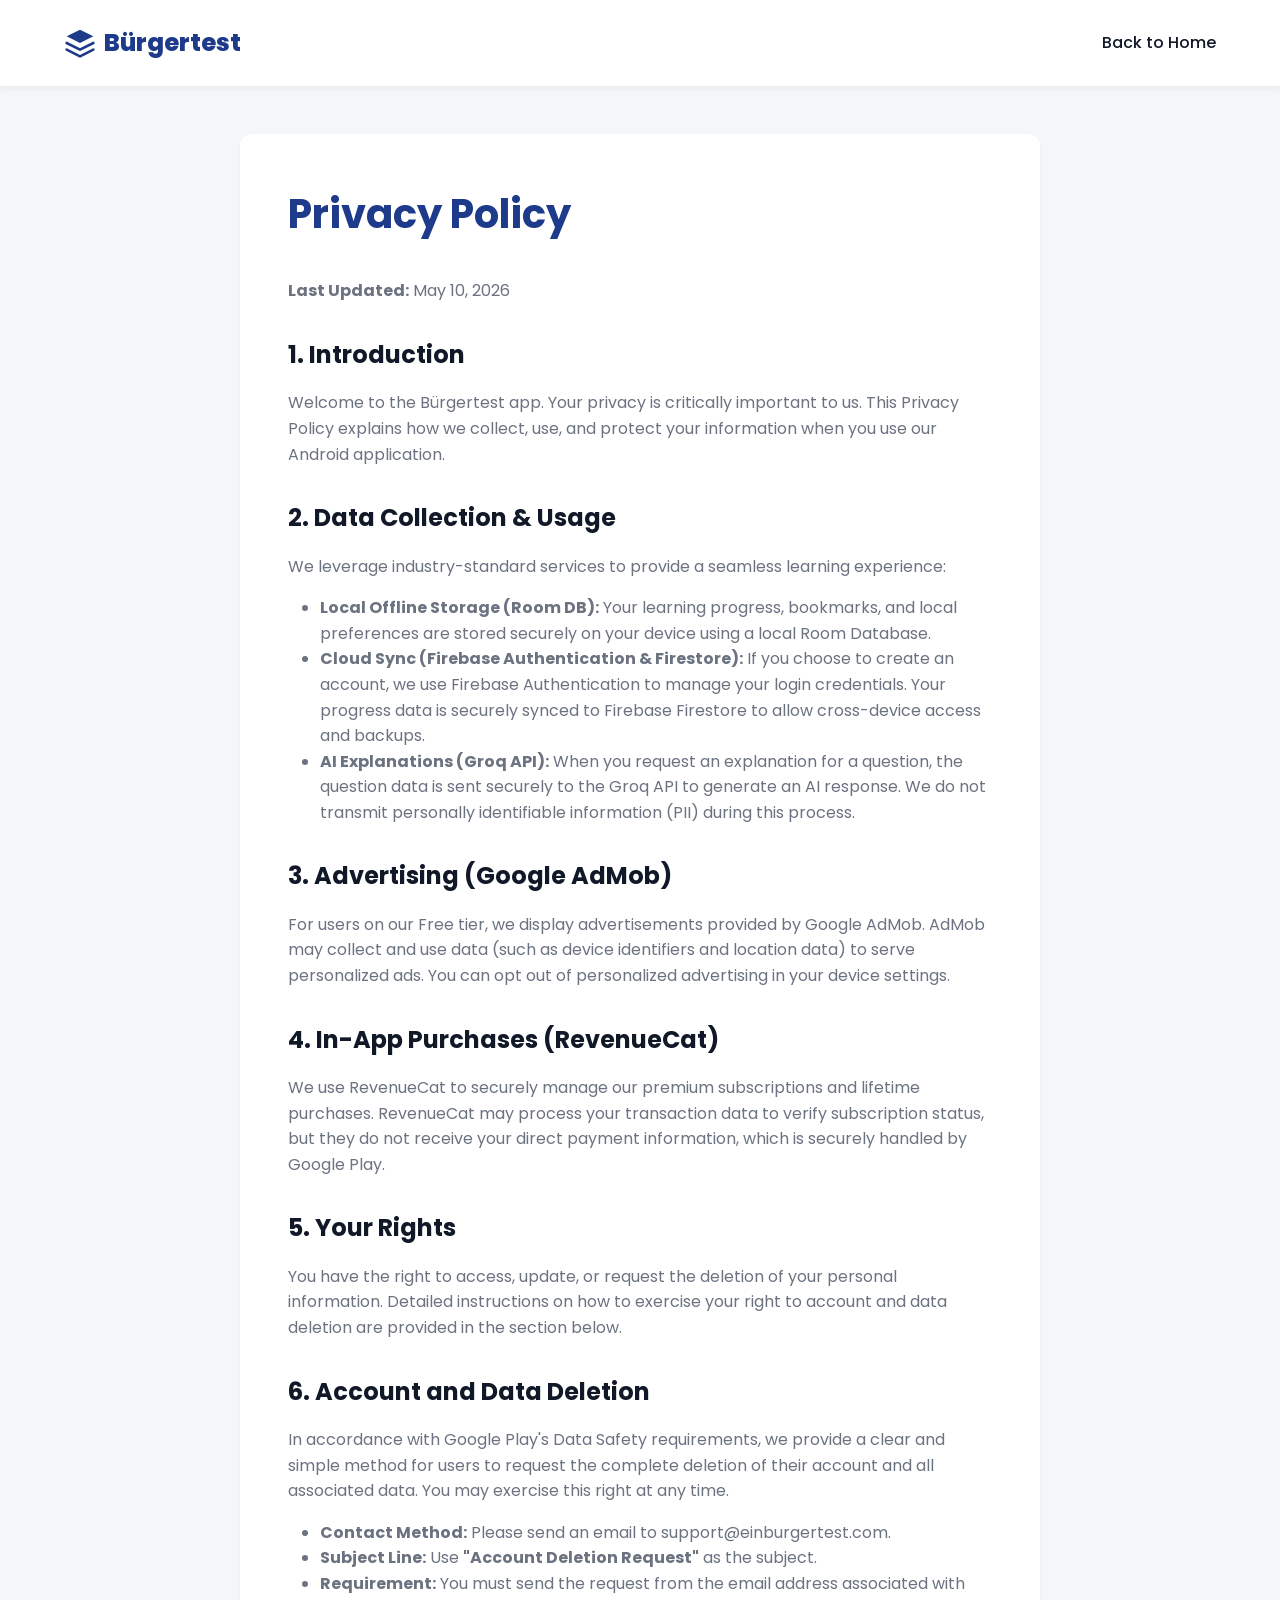
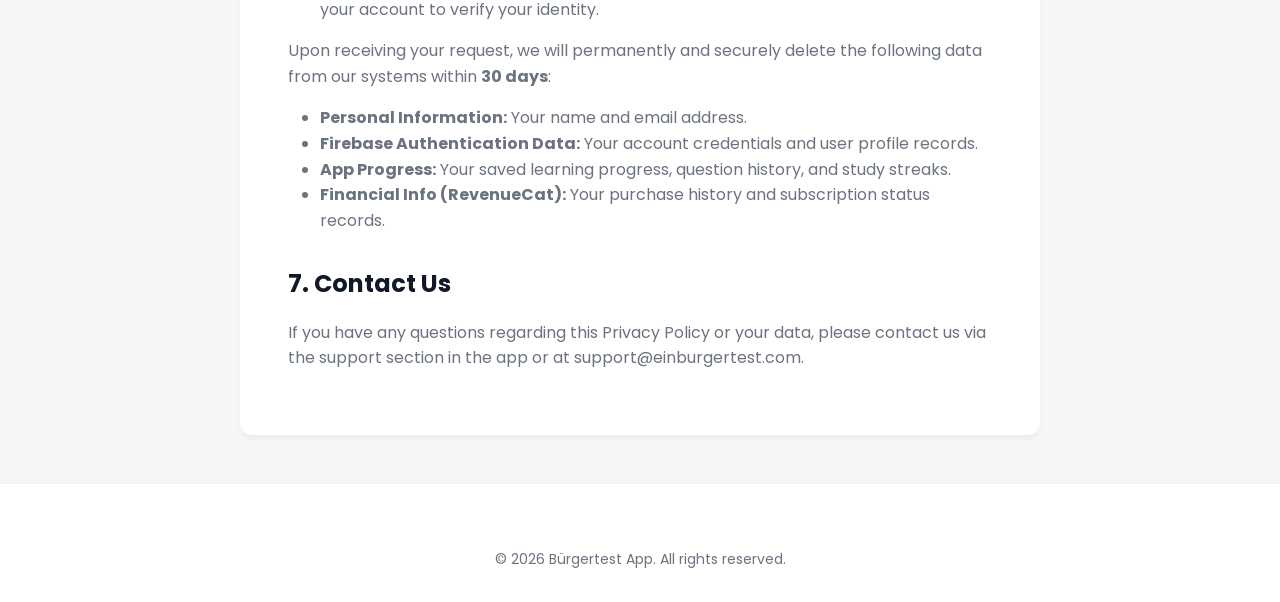
==== privacy-policy.html @ 2bc1733c "feat: initialize website project with responsive layout, landing page structure, and base CSS stylin" ====
<!DOCTYPE html>
<html lang="en">
<head>
    <meta charset="UTF-8">
    <meta name="viewport" content="width=device-width, initial-scale=1.0">
    <title>Privacy Policy - Bürgertest</title>
    <link rel="preconnect" href="https://fonts.googleapis.com">
    <link rel="preconnect" href="https://fonts.gstatic.com" crossorigin>
    <link href="https://fonts.googleapis.com/css2?family=Poppins:wght@400;500;600;700&display=swap" rel="stylesheet">
    <link rel="stylesheet" href="css/style.css">
</head>
<body>

    <header>
        <div class="container">
            <nav>
                <a href="index.html" class="logo">
                    <svg width="32" height="32" viewBox="0 0 24 24" fill="none" xmlns="http://www.w3.org/2000/svg">
                        <path d="M12 2L2 7L12 12L22 7L12 2Z" fill="currentColor"/>
                        <path d="M2 17L12 22L22 17" stroke="currentColor" stroke-width="2" stroke-linecap="round" stroke-linejoin="round"/>
                        <path d="M2 12L12 17L22 12" stroke="currentColor" stroke-width="2" stroke-linecap="round" stroke-linejoin="round"/>
                    </svg>
                    Bürgertest
                </a>
                <div class="nav-links">
                    <a href="index.html">Back to Home</a>
                </div>
            </nav>
        </div>
    </header>

    <main class="container">
        <div class="legal-content">
            <h1>Privacy Policy</h1>
            <p><strong>Last Updated:</strong> May 10, 2026</p>

            <h2>1. Introduction</h2>
            <p>Welcome to the Bürgertest app. Your privacy is critically important to us. This Privacy Policy explains how we collect, use, and protect your information when you use our Android application.</p>

            <h2>2. Data Collection &amp; Usage</h2>
            <p>We leverage industry-standard services to provide a seamless learning experience:</p>
            <ul>
                <li><strong>Local Offline Storage (Room DB):</strong> Your learning progress, bookmarks, and local preferences are stored securely on your device using a local Room Database.</li>
                <li><strong>Cloud Sync (Firebase Authentication &amp; Firestore):</strong> If you choose to create an account, we use Firebase Authentication to manage your login credentials. Your progress data is securely synced to Firebase Firestore to allow cross-device access and backups.</li>
                <li><strong>AI Explanations (Groq API):</strong> When you request an explanation for a question, the question data is sent securely to the Groq API to generate an AI response. We do not transmit personally identifiable information (PII) during this process.</li>
            </ul>

            <h2>3. Advertising (Google AdMob)</h2>
            <p>For users on our Free tier, we display advertisements provided by Google AdMob. AdMob may collect and use data (such as device identifiers and location data) to serve personalized ads. You can opt out of personalized advertising in your device settings.</p>

            <h2>4. In-App Purchases (RevenueCat)</h2>
            <p>We use RevenueCat to securely manage our premium subscriptions and lifetime purchases. RevenueCat may process your transaction data to verify subscription status, but they do not receive your direct payment information, which is securely handled by Google Play.</p>

            <h2>5. Your Rights</h2>
            <p>You have the right to access, update, or request the deletion of your personal information. Detailed instructions on how to exercise your right to account and data deletion are provided in the section below.</p>

            <h2>6. Account and Data Deletion</h2>
            <p>In accordance with Google Play's Data Safety requirements, we provide a clear and simple method for users to request the complete deletion of their account and all associated data. You may exercise this right at any time.</p>
            <ul>
                <li><strong>Contact Method:</strong> Please send an email to <a href="mailto:support@einburgertest.com">support@einburgertest.com</a>.</li>
                <li><strong>Subject Line:</strong> Use <strong>"Account Deletion Request"</strong> as the subject.</li>
                <li><strong>Requirement:</strong> You must send the request from the email address associated with your account to verify your identity.</li>
            </ul>
            <p>Upon receiving your request, we will permanently and securely delete the following data from our systems within <strong>30 days</strong>:</p>
            <ul>
                <li><strong>Personal Information:</strong> Your name and email address.</li>
                <li><strong>Firebase Authentication Data:</strong> Your account credentials and user profile records.</li>
                <li><strong>App Progress:</strong> Your saved learning progress, question history, and study streaks.</li>
                <li><strong>Financial Info (RevenueCat):</strong> Your purchase history and subscription status records.</li>
            </ul>

            <h2>7. Contact Us</h2>
            <p>If you have any questions regarding this Privacy Policy or your data, please contact us via the support section in the app or at <a href="mailto:support@einburgertest.com">support@einburgertest.com</a>.</p>
        </div>
    </main>

    <footer>
        <div class="container">
            <div class="footer-bottom" style="border-top: none; padding-top: 0;">
                &copy; 2026 Bürgertest App. All rights reserved.
            </div>
        </div>
    </footer>

</body>
</html>
---- css/style.css ----
:root {
  --primary-start: #1E3A8A; /* Deep Navy Blue */
  --primary-end: #3B82F6;   /* Lighter Blue */
  --streak-flame: #FFCE00;  /* German Gold */
  --red-accent: #E3000F;    /* German Red */
  --bg-light: #F4F6F8;
  --surface-light: #FFFFFF;
  --text-primary: #111827;  /* Slate 900 */
  --text-secondary: #6B7280; /* Slate 500 */
  --answer-correct: #10B981; /* Emerald 500 */
  --answer-wrong: #EF4444;   /* Red 500 */

  --font-family: 'Poppins', sans-serif;
  --radius-md: 12px;
  --radius-lg: 24px;
  --transition: all 0.3s ease;
}

* {
  margin: 0;
  padding: 0;
  box-sizing: border-box;
}

body {
  font-family: var(--font-family);
  background-color: var(--bg-light);
  color: var(--text-primary);
  line-height: 1.6;
  -webkit-font-smoothing: antialiased;
}

a {
  text-decoration: none;
  color: inherit;
}

img {
  max-width: 100%;
  display: block;
}

.container {
  width: 90%;
  max-width: 1200px;
  margin: 0 auto;
}

/* Header & Nav */
header {
  background-color: var(--surface-light);
  box-shadow: 0 4px 6px -1px rgba(0, 0, 0, 0.05);
  position: sticky;
  top: 0;
  z-index: 100;
}

nav {
  display: flex;
  justify-content: space-between;
  align-items: center;
  padding: 1.5rem 0;
}

.logo {
  font-size: 1.5rem;
  font-weight: 800;
  color: var(--primary-start);
  display: flex;
  align-items: center;
  gap: 0.5rem;
}

.nav-links {
  display: flex;
  gap: 2rem;
  align-items: center;
}

.nav-links a {
  font-weight: 500;
  transition: var(--transition);
}

.nav-links a:hover {
  color: var(--primary-end);
}

.btn {
  background: linear-gradient(135deg, var(--primary-start), var(--primary-end));
  color: white;
  padding: 0.75rem 1.5rem;
  border-radius: var(--radius-md);
  font-weight: 600;
  border: none;
  cursor: pointer;
  transition: var(--transition);
  display: inline-block;
  text-align: center;
}

.btn:hover {
  transform: translateY(-2px);
  box-shadow: 0 10px 15px -3px rgba(59, 130, 246, 0.4);
  color: white;
}

/* Hero Section */
.hero {
  padding: 6rem 0;
  text-align: center;
  background: linear-gradient(135deg, rgba(30,58,138,0.05), rgba(59,130,246,0.1));
}

.hero h1 {
  font-size: 3rem;
  font-weight: 800;
  margin-bottom: 1.5rem;
  color: var(--primary-start);
  line-height: 1.2;
}

.hero p {
  font-size: 1.25rem;
  color: var(--text-secondary);
  margin-bottom: 2.5rem;
  max-width: 600px;
  margin-left: auto;
  margin-right: auto;
}

.badges {
  display: flex;
  justify-content: center;
  gap: 1rem;
}

.play-badge {
  background-color: var(--text-primary);
  color: white;
  padding: 0.75rem 1.5rem;
  border-radius: 8px;
  font-weight: 600;
  display: flex;
  align-items: center;
  gap: 0.75rem;
  transition: var(--transition);
}

.play-badge:hover {
  background-color: #000;
  transform: scale(1.05);
}

/* Features Section */
.features {
  padding: 6rem 0;
  background-color: var(--surface-light);
}

.section-title {
  text-align: center;
  font-size: 2.5rem;
  font-weight: 800;
  margin-bottom: 3rem;
  color: var(--primary-start);
}

.grid {
  display: grid;
  grid-template-columns: repeat(auto-fit, minmax(300px, 1fr));
  gap: 2rem;
}

.feature-card {
  background: var(--bg-light);
  padding: 2rem;
  border-radius: var(--radius-lg);
  transition: var(--transition);
  border-bottom: 4px solid transparent;
}

.feature-card:hover {
  transform: translateY(-5px);
  box-shadow: 0 20px 25px -5px rgba(0, 0, 0, 0.1);
  border-bottom-color: var(--primary-start);
}

.feature-icon {
  width: 48px;
  height: 48px;
  border-radius: 50%;
  background-color: rgba(59,130,246,0.1);
  display: flex;
  align-items: center;
  justify-content: center;
  margin-bottom: 1.5rem;
  color: var(--primary-start);
}

.feature-card h3 {
  font-size: 1.25rem;
  margin-bottom: 1rem;
  font-weight: 700;
}

.feature-card p {
  color: var(--text-secondary);
}

/* Pricing Section */
.pricing {
  padding: 6rem 0;
}

.pricing-cards {
  display: flex;
  justify-content: center;
  gap: 2rem;
  flex-wrap: wrap;
}

.price-card {
  background: var(--surface-light);
  padding: 3rem 2rem;
  border-radius: var(--radius-lg);
  width: 100%;
  max-width: 380px;
  text-align: center;
  box-shadow: 0 10px 15px -3px rgba(0, 0, 0, 0.05);
  position: relative;
  overflow: hidden;
}

.price-card.premium {
  border: 2px solid var(--primary-start);
  transform: scale(1.05);
}

.price-card.premium .popular-tag {
  position: absolute;
  top: 1rem;
  right: -2rem;
  background: var(--streak-flame);
  color: var(--text-primary);
  font-weight: 700;
  padding: 0.25rem 3rem;
  transform: rotate(45deg);
  font-size: 0.875rem;
}

.plan-name {
  font-size: 1.5rem;
  font-weight: 700;
  margin-bottom: 1rem;
}

.price {
  font-size: 3rem;
  font-weight: 800;
  color: var(--primary-start);
  margin-bottom: 2rem;
}

.price span {
  font-size: 1rem;
  color: var(--text-secondary);
  font-weight: 500;
}

.features-list {
  list-style: none;
  text-align: left;
  margin-bottom: 2.5rem;
}

.features-list li {
  margin-bottom: 1rem;
  display: flex;
  align-items: center;
  gap: 0.75rem;
  color: var(--text-secondary);
}

.features-list li svg {
  color: var(--answer-correct);
  flex-shrink: 0;
}

.features-list li.missing svg {
  color: var(--answer-wrong);
}

/* Footer */
footer {
  background-color: var(--surface-light);
  padding: 4rem 0 2rem;
  border-top: 1px solid rgba(0,0,0,0.05);
}

.footer-content {
  display: flex;
  justify-content: space-between;
  flex-wrap: wrap;
  gap: 2rem;
  margin-bottom: 3rem;
}

.footer-brand h2 {
  color: var(--primary-start);
  margin-bottom: 1rem;
}

.footer-brand p {
  color: var(--text-secondary);
  max-width: 300px;
}

.footer-links {
  display: flex;
  gap: 4rem;
}

.link-group h4 {
  font-weight: 700;
  margin-bottom: 1.5rem;
}

.link-group ul {
  list-style: none;
}

.link-group ul li {
  margin-bottom: 0.75rem;
}

.link-group ul a {
  color: var(--text-secondary);
  transition: var(--transition);
}

.link-group ul a:hover {
  color: var(--primary-start);
}

.footer-bottom {
  text-align: center;
  padding-top: 2rem;
  border-top: 1px solid rgba(0,0,0,0.05);
  color: var(--text-secondary);
  font-size: 0.875rem;
}

/* Legal Pages */
.legal-content {
  padding: 4rem 0;
  background-color: var(--surface-light);
  border-radius: var(--radius-md);
  margin: 3rem auto;
  max-width: 800px;
  padding: 3rem;
  box-shadow: 0 4px 6px -1px rgba(0,0,0,0.05);
}

.legal-content h1 {
  color: var(--primary-start);
  margin-bottom: 2rem;
  font-size: 2.5rem;
}

.legal-content h2 {
  margin-top: 2rem;
  margin-bottom: 1rem;
  color: var(--text-primary);
}

.legal-content p {
  margin-bottom: 1rem;
  color: var(--text-secondary);
}

.legal-content ul {
  margin-left: 2rem;
  margin-bottom: 1rem;
  color: var(--text-secondary);
}

/* Mobile Nav */
.menu-toggle {
  display: none;
  background: none;
  border: none;
  cursor: pointer;
  color: var(--primary-start);
}

@media (max-width: 768px) {
  .nav-links {
    display: none;
    position: absolute;
    top: 100%;
    left: 0;
    right: 0;
    background: var(--surface-light);
    flex-direction: column;
    padding: 2rem;
    box-shadow: 0 10px 15px -3px rgba(0,0,0,0.05);
  }

  .nav-links.active {
    display: flex;
  }

  .menu-toggle {
    display: block;
  }

  .hero h1 {
    font-size: 2.25rem;
  }

  .footer-links {
    flex-direction: column;
    gap: 2rem;
  }

  .price-card.premium {
    transform: none;
  }
}
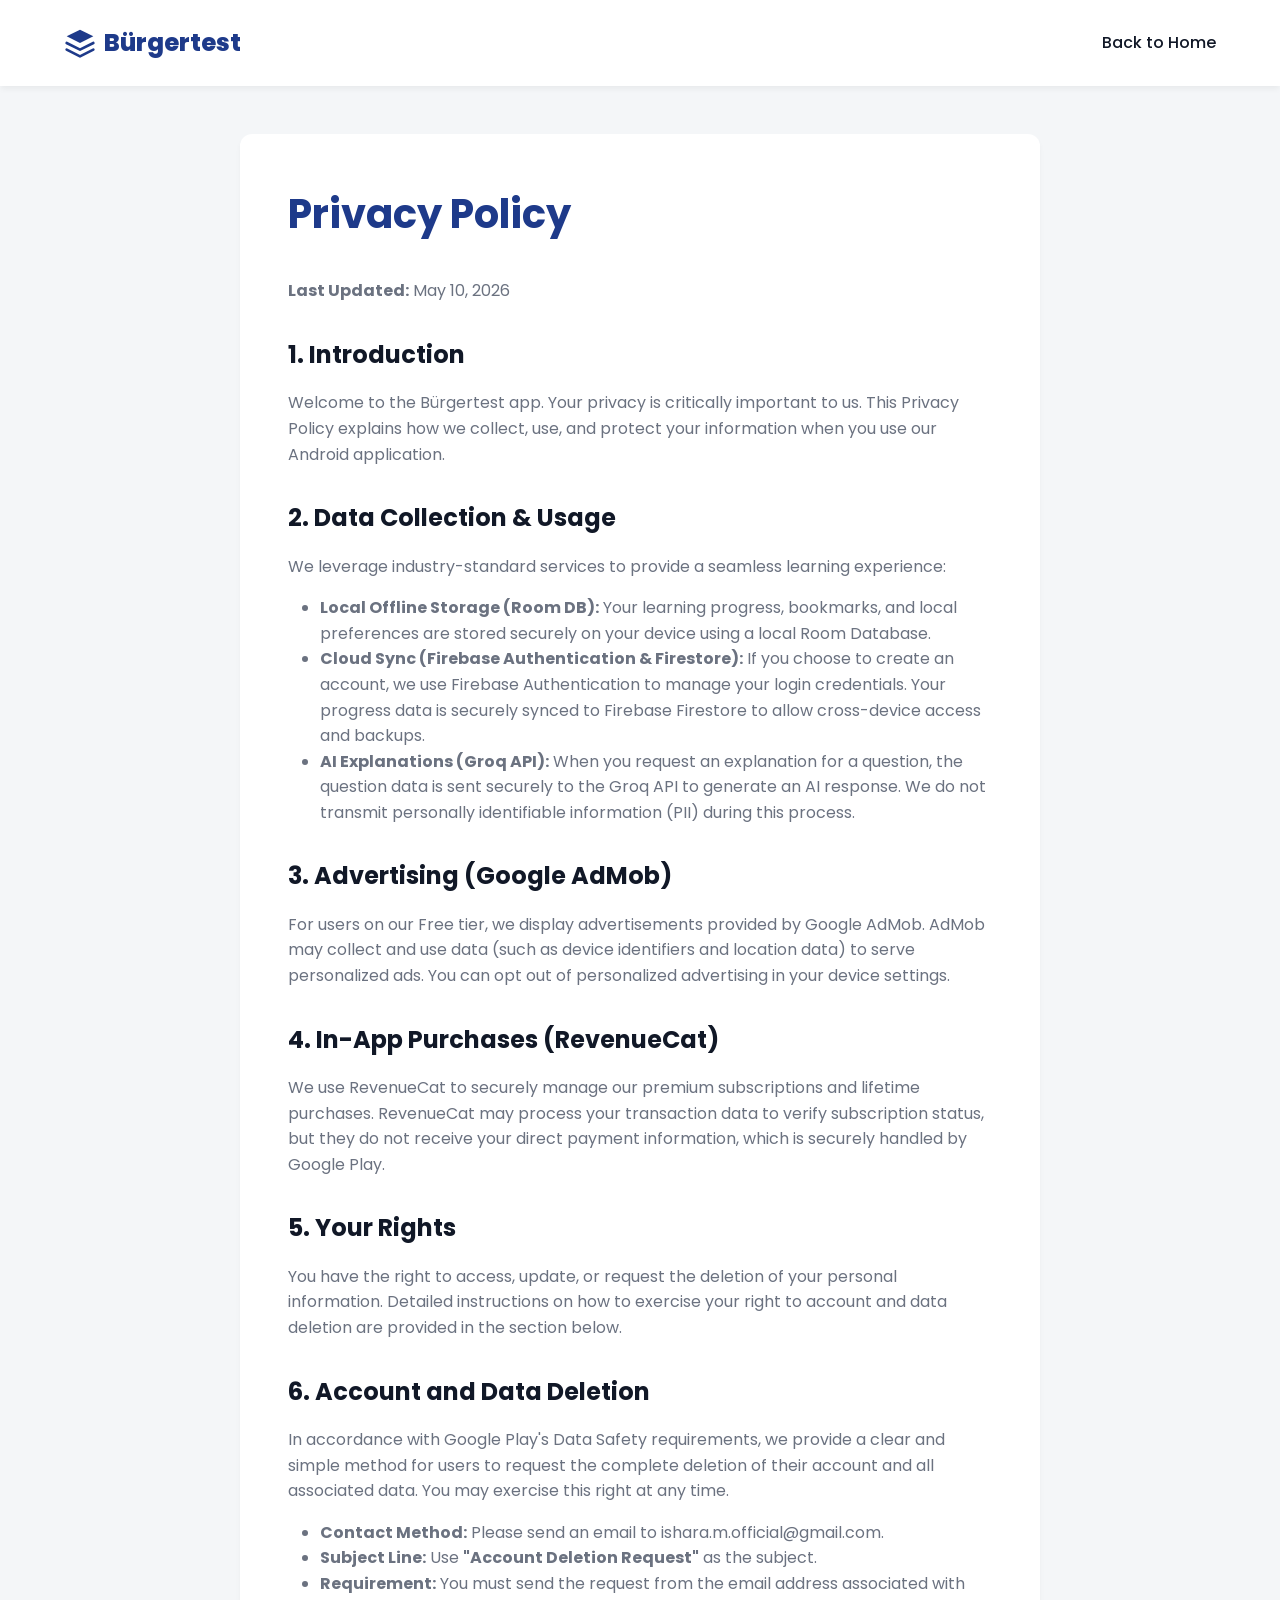
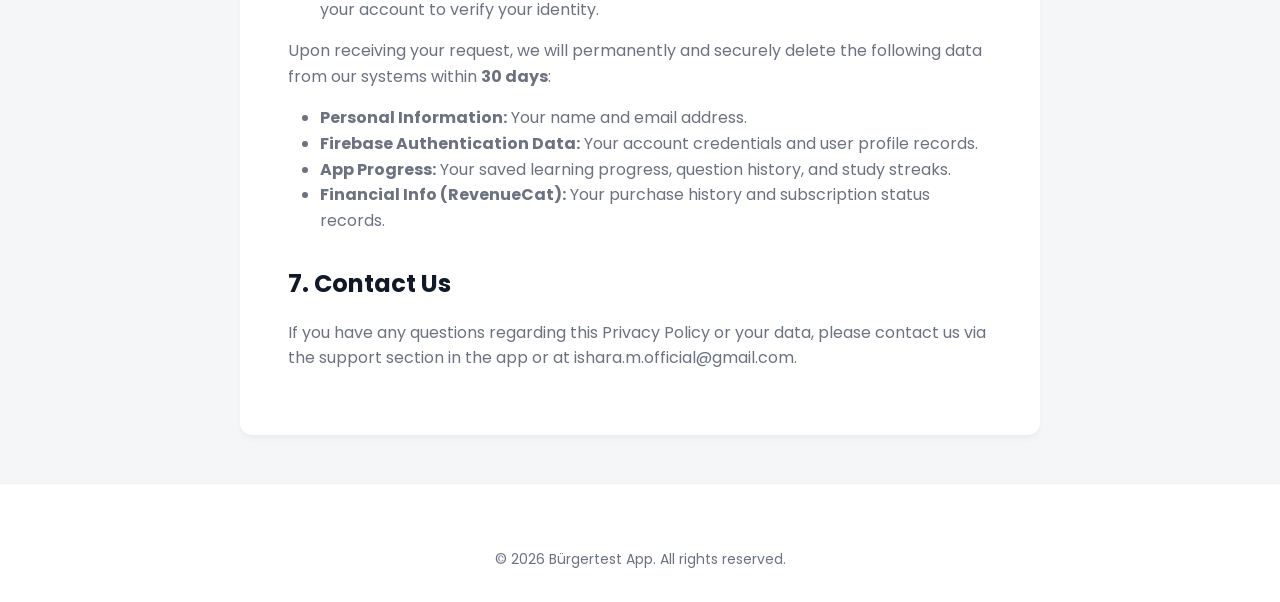
==== commit 16cd9195: "chore: update support email address in privacy policy and contact link" ====
--- a/privacy-policy.html
+++ b/privacy-policy.html
@@ -57,7 +57,7 @@
             <h2>6. Account and Data Deletion</h2>
             <p>In accordance with Google Play's Data Safety requirements, we provide a clear and simple method for users to request the complete deletion of their account and all associated data. You may exercise this right at any time.</p>
             <ul>
-                <li><strong>Contact Method:</strong> Please send an email to <a href="mailto:support@einburgertest.com">support@einburgertest.com</a>.</li>
+                <li><strong>Contact Method:</strong> Please send an email to <a href="mailto:ishara.m.official@gmail.com">ishara.m.official@gmail.com</a>.</li>
                 <li><strong>Subject Line:</strong> Use <strong>"Account Deletion Request"</strong> as the subject.</li>
                 <li><strong>Requirement:</strong> You must send the request from the email address associated with your account to verify your identity.</li>
             </ul>
@@ -70,7 +70,7 @@
             </ul>
 
             <h2>7. Contact Us</h2>
-            <p>If you have any questions regarding this Privacy Policy or your data, please contact us via the support section in the app or at <a href="mailto:support@einburgertest.com">support@einburgertest.com</a>.</p>
+            <p>If you have any questions regarding this Privacy Policy or your data, please contact us via the support section in the app or at <a href="mailto:ishara.m.official@gmail.com">ishara.m.official@gmail.com</a>.</p>
         </div>
     </main>
 
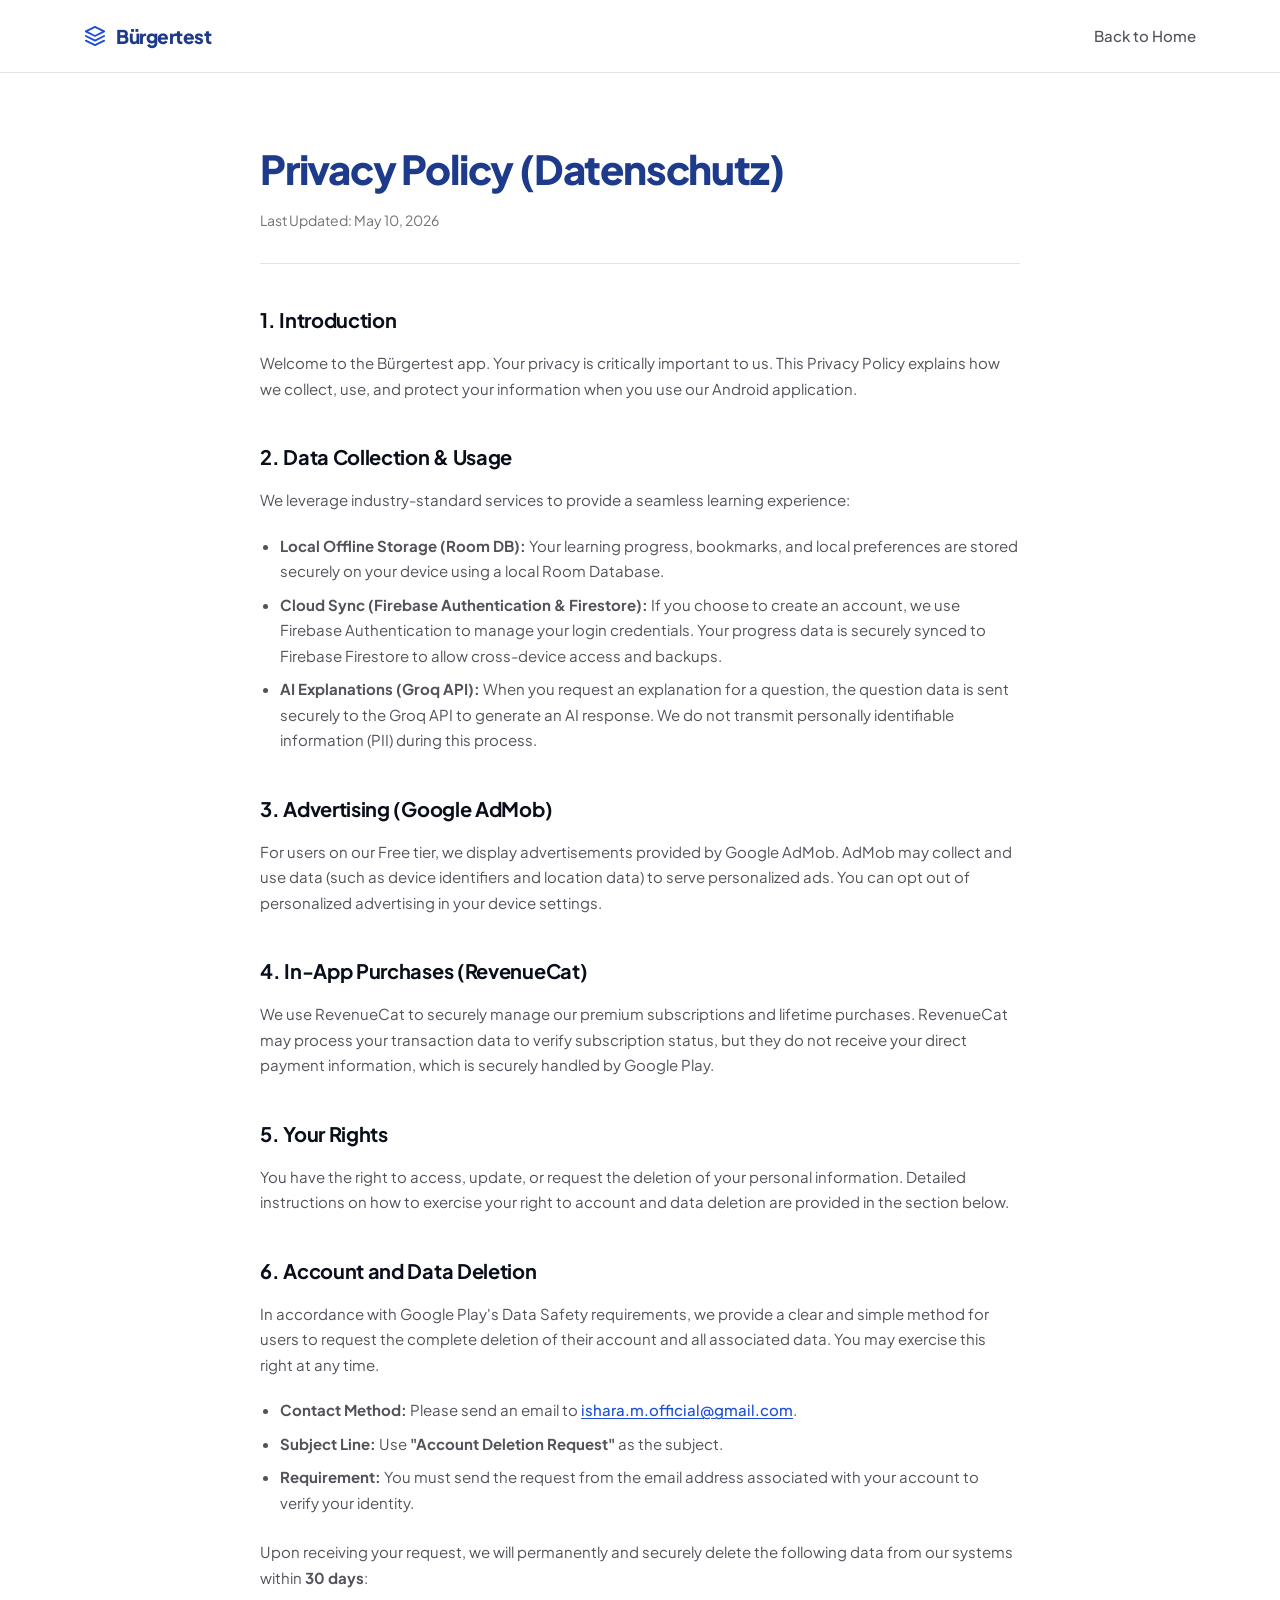
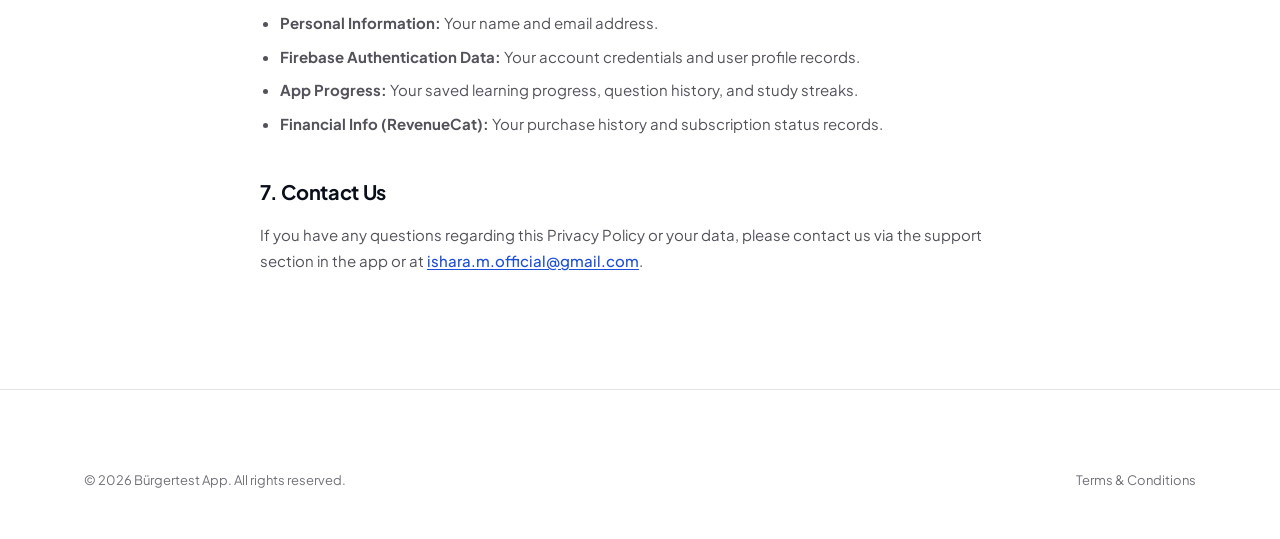
==== commit d33d5033: "feat: enhance SEO with structured schema data, sitemaps, robots.txt, and optimized site assets" ====
--- a/privacy-policy.html
+++ b/privacy-policy.html
@@ -1,25 +1,61 @@
 <!DOCTYPE html>
-<html lang="en">
+<html lang="de" prefix="og: https://ogp.me/ns#">
 <head>
     <meta charset="UTF-8">
     <meta name="viewport" content="width=device-width, initial-scale=1.0">
-    <title>Privacy Policy - Bürgertest</title>
+    <title>Datenschutzerklärung (Privacy Policy) - Bürgertest App</title>
+    <meta name="description" content="Datenschutzerklärung für die Bürgertest Android App. Erfahren Sie, wie wir Ihre Daten schützen, Google Play Richtlinien einhalten und Datenlöschung handhaben.">
+    <meta name="robots" content="index, follow">
+    <meta name="theme-color" content="#1d4ed8">
+    <link rel="canonical" href="https://burgertest.app/privacy-policy.html">
+    
+    <!-- Open Graph Tags -->
+    <meta property="og:type" content="article">
+    <meta property="og:url" content="https://burgertest.app/privacy-policy.html">
+    <meta property="og:title" content="Datenschutzerklärung - Bürgertest">
+    <meta property="og:description" content="Informationen zum Datenschutz und zur Datensicherheit der Bürgertest Android App.">
+    <meta property="og:site_name" content="Bürgertest">
+    <meta property="og:locale" content="de_DE">
+
+    <!-- Fonts & CSS -->
     <link rel="preconnect" href="https://fonts.googleapis.com">
     <link rel="preconnect" href="https://fonts.gstatic.com" crossorigin>
-    <link href="https://fonts.googleapis.com/css2?family=Poppins:wght@400;500;600;700&display=swap" rel="stylesheet">
+    <link href="https://fonts.googleapis.com/css2?family=Plus+Jakarta+Sans:wght@400;500;600;700;800&display=swap" rel="stylesheet">
     <link rel="stylesheet" href="css/style.css">
+
+    <!-- Structured Data (Schema.org JSON-LD): BreadcrumbList -->
+    <script type="application/ld+json">
+    {
+      "@context": "https://schema.org",
+      "@type": "BreadcrumbList",
+      "itemListElement": [
+        {
+          "@type": "ListItem",
+          "position": 1,
+          "name": "Home",
+          "item": "https://burgertest.app/"
+        },
+        {
+          "@type": "ListItem",
+          "position": 2,
+          "name": "Privacy Policy",
+          "item": "https://burgertest.app/privacy-policy.html"
+        }
+      ]
+    }
+    </script>
 </head>
 <body>
 
-    <header>
+    <header role="banner">
         <div class="container">
-            <nav>
-                <a href="index.html" class="logo">
-                    <svg width="32" height="32" viewBox="0 0 24 24" fill="none" xmlns="http://www.w3.org/2000/svg">
-                        <path d="M12 2L2 7L12 12L22 7L12 2Z" fill="currentColor"/>
-                        <path d="M2 17L12 22L22 17" stroke="currentColor" stroke-width="2" stroke-linecap="round" stroke-linejoin="round"/>
-                        <path d="M2 12L12 17L22 12" stroke="currentColor" stroke-width="2" stroke-linecap="round" stroke-linejoin="round"/>
-                    </svg>
+            <nav role="navigation" aria-label="Hauptnavigation">
+                <a href="index.html" class="logo" aria-label="Bürgertest Startseite">
+                    <span class="logo-icon" aria-hidden="true">
+                        <svg width="22" height="22" viewBox="0 0 24 24" fill="none" stroke="currentColor" stroke-width="2" stroke-linecap="round" stroke-linejoin="round">
+                            <path d="M12 2L2 7l10 5 10-5-10-5zM2 17l10 5 10-5M2 12l10 5 10-5"/>
+                        </svg>
+                    </span>
                     Bürgertest
                 </a>
                 <div class="nav-links">
@@ -29,55 +65,60 @@
         </div>
     </header>
 
-    <main class="container">
-        <div class="legal-content">
-            <h1>Privacy Policy</h1>
-            <p><strong>Last Updated:</strong> May 10, 2026</p>
+    <main class="container" role="main">
+        <article class="legal-wrapper">
+            <header class="legal-header">
+                <h1>Privacy Policy (Datenschutz)</h1>
+                <p>Last Updated: May 10, 2026</p>
+            </header>
 
-            <h2>1. Introduction</h2>
-            <p>Welcome to the Bürgertest app. Your privacy is critically important to us. This Privacy Policy explains how we collect, use, and protect your information when you use our Android application.</p>
+            <div class="legal-body">
+                <h2>1. Introduction</h2>
+                <p>Welcome to the Bürgertest app. Your privacy is critically important to us. This Privacy Policy explains how we collect, use, and protect your information when you use our Android application.</p>
 
-            <h2>2. Data Collection &amp; Usage</h2>
-            <p>We leverage industry-standard services to provide a seamless learning experience:</p>
-            <ul>
-                <li><strong>Local Offline Storage (Room DB):</strong> Your learning progress, bookmarks, and local preferences are stored securely on your device using a local Room Database.</li>
-                <li><strong>Cloud Sync (Firebase Authentication &amp; Firestore):</strong> If you choose to create an account, we use Firebase Authentication to manage your login credentials. Your progress data is securely synced to Firebase Firestore to allow cross-device access and backups.</li>
-                <li><strong>AI Explanations (Groq API):</strong> When you request an explanation for a question, the question data is sent securely to the Groq API to generate an AI response. We do not transmit personally identifiable information (PII) during this process.</li>
-            </ul>
+                <h2>2. Data Collection &amp; Usage</h2>
+                <p>We leverage industry-standard services to provide a seamless learning experience:</p>
+                <ul>
+                    <li><strong>Local Offline Storage (Room DB):</strong> Your learning progress, bookmarks, and local preferences are stored securely on your device using a local Room Database.</li>
+                    <li><strong>Cloud Sync (Firebase Authentication &amp; Firestore):</strong> If you choose to create an account, we use Firebase Authentication to manage your login credentials. Your progress data is securely synced to Firebase Firestore to allow cross-device access and backups.</li>
+                    <li><strong>AI Explanations (Groq API):</strong> When you request an explanation for a question, the question data is sent securely to the Groq API to generate an AI response. We do not transmit personally identifiable information (PII) during this process.</li>
+                </ul>
 
-            <h2>3. Advertising (Google AdMob)</h2>
-            <p>For users on our Free tier, we display advertisements provided by Google AdMob. AdMob may collect and use data (such as device identifiers and location data) to serve personalized ads. You can opt out of personalized advertising in your device settings.</p>
+                <h2>3. Advertising (Google AdMob)</h2>
+                <p>For users on our Free tier, we display advertisements provided by Google AdMob. AdMob may collect and use data (such as device identifiers and location data) to serve personalized ads. You can opt out of personalized advertising in your device settings.</p>
 
-            <h2>4. In-App Purchases (RevenueCat)</h2>
-            <p>We use RevenueCat to securely manage our premium subscriptions and lifetime purchases. RevenueCat may process your transaction data to verify subscription status, but they do not receive your direct payment information, which is securely handled by Google Play.</p>
+                <h2>4. In-App Purchases (RevenueCat)</h2>
+                <p>We use RevenueCat to securely manage our premium subscriptions and lifetime purchases. RevenueCat may process your transaction data to verify subscription status, but they do not receive your direct payment information, which is securely handled by Google Play.</p>
 
-            <h2>5. Your Rights</h2>
-            <p>You have the right to access, update, or request the deletion of your personal information. Detailed instructions on how to exercise your right to account and data deletion are provided in the section below.</p>
+                <h2>5. Your Rights</h2>
+                <p>You have the right to access, update, or request the deletion of your personal information. Detailed instructions on how to exercise your right to account and data deletion are provided in the section below.</p>
 
-            <h2>6. Account and Data Deletion</h2>
-            <p>In accordance with Google Play's Data Safety requirements, we provide a clear and simple method for users to request the complete deletion of their account and all associated data. You may exercise this right at any time.</p>
-            <ul>
-                <li><strong>Contact Method:</strong> Please send an email to <a href="mailto:ishara.m.official@gmail.com">ishara.m.official@gmail.com</a>.</li>
-                <li><strong>Subject Line:</strong> Use <strong>"Account Deletion Request"</strong> as the subject.</li>
-                <li><strong>Requirement:</strong> You must send the request from the email address associated with your account to verify your identity.</li>
-            </ul>
-            <p>Upon receiving your request, we will permanently and securely delete the following data from our systems within <strong>30 days</strong>:</p>
-            <ul>
-                <li><strong>Personal Information:</strong> Your name and email address.</li>
-                <li><strong>Firebase Authentication Data:</strong> Your account credentials and user profile records.</li>
-                <li><strong>App Progress:</strong> Your saved learning progress, question history, and study streaks.</li>
-                <li><strong>Financial Info (RevenueCat):</strong> Your purchase history and subscription status records.</li>
-            </ul>
+                <h2>6. Account and Data Deletion</h2>
+                <p>In accordance with Google Play's Data Safety requirements, we provide a clear and simple method for users to request the complete deletion of their account and all associated data. You may exercise this right at any time.</p>
+                <ul>
+                    <li><strong>Contact Method:</strong> Please send an email to <a href="mailto:ishara.m.official@gmail.com">ishara.m.official@gmail.com</a>.</li>
+                    <li><strong>Subject Line:</strong> Use <strong>"Account Deletion Request"</strong> as the subject.</li>
+                    <li><strong>Requirement:</strong> You must send the request from the email address associated with your account to verify your identity.</li>
+                </ul>
+                <p>Upon receiving your request, we will permanently and securely delete the following data from our systems within <strong>30 days</strong>:</p>
+                <ul>
+                    <li><strong>Personal Information:</strong> Your name and email address.</li>
+                    <li><strong>Firebase Authentication Data:</strong> Your account credentials and user profile records.</li>
+                    <li><strong>App Progress:</strong> Your saved learning progress, question history, and study streaks.</li>
+                    <li><strong>Financial Info (RevenueCat):</strong> Your purchase history and subscription status records.</li>
+                </ul>
 
-            <h2>7. Contact Us</h2>
-            <p>If you have any questions regarding this Privacy Policy or your data, please contact us via the support section in the app or at <a href="mailto:ishara.m.official@gmail.com">ishara.m.official@gmail.com</a>.</p>
-        </div>
+                <h2>7. Contact Us</h2>
+                <p>If you have any questions regarding this Privacy Policy or your data, please contact us via the support section in the app or at <a href="mailto:ishara.m.official@gmail.com">ishara.m.official@gmail.com</a>.</p>
+            </div>
+        </article>
     </main>
 
-    <footer>
+    <footer role="contentinfo">
         <div class="container">
             <div class="footer-bottom" style="border-top: none; padding-top: 0;">
-                &copy; 2026 Bürgertest App. All rights reserved.
+                <span>&copy; 2026 Bürgertest App. All rights reserved.</span>
+                <span><a href="terms-conditions.html">Terms &amp; Conditions</a></span>
             </div>
         </div>
     </footer>
--- a/css/style.css
+++ b/css/style.css
@@ -1,33 +1,59 @@
+@import url('https://fonts.googleapis.com/css2?family=Plus+Jakarta+Sans:wght@400;500;600;700;800&display=swap');
+
 :root {
-  --primary-start: #1E3A8A; /* Deep Navy Blue */
-  --primary-end: #3B82F6;   /* Lighter Blue */
-  --streak-flame: #FFCE00;  /* German Gold */
-  --red-accent: #E3000F;    /* German Red */
-  --bg-light: #F4F6F8;
-  --surface-light: #FFFFFF;
-  --text-primary: #111827;  /* Slate 900 */
-  --text-secondary: #6B7280; /* Slate 500 */
-  --answer-correct: #10B981; /* Emerald 500 */
-  --answer-wrong: #EF4444;   /* Red 500 */
-
-  --font-family: 'Poppins', sans-serif;
-  --radius-md: 12px;
-  --radius-lg: 24px;
-  --transition: all 0.3s ease;
-}
-
-* {
+  /* Rich German-App Royal Blue Identity */
+  --primary: #1d4ed8;          /* Vibrant Royal Blue */
+  --primary-accent: #2563eb;   /* Electric Accent Blue */
+  --primary-dark: #1e3a8a;     /* Deep Navy Blue */
+  --primary-hover: #1e40af;    /* Hover Blue */
+  --primary-light: #eff6ff;    /* Soft Sky Blue */
+  --primary-50: #f0f7ff;
+  --primary-100: #dbeafe;
+  --primary-200: #bfdbfe;
+  --primary-subtle: rgba(29, 78, 216, 0.08);
+  --primary-border: rgba(37, 99, 235, 0.25);
+  --primary-glow: rgba(37, 99, 235, 0.15);
+
+  /* Clean Neutrals */
+  --zinc-50: #fafafa;
+  --zinc-100: #f4f4f5;
+  --zinc-200: #e4e4e7;
+  --zinc-300: #d4d4d8;
+  --zinc-400: #a1a1aa;
+  --zinc-500: #71717a;
+  --zinc-600: #52525b;
+  --zinc-700: #3f3f46;
+  --zinc-800: #27272a;
+  --zinc-900: #18181b;
+  --zinc-950: #090e1a; /* Midnight Blue-Black */
+
+  --font-sans: 'Plus Jakarta Sans', -apple-system, BlinkMacSystemFont, 'Segoe UI', Roboto, sans-serif;
+  --radius-sm: 8px;
+  --radius-md: 14px;
+  --radius-lg: 22px;
+  --radius-xl: 32px;
+  
+  --transition-fast: 150ms cubic-bezier(0.4, 0, 0.2, 1);
+  --transition-normal: 250ms cubic-bezier(0.4, 0, 0.2, 1);
+}
+
+*, *::before, *::after {
   margin: 0;
   padding: 0;
   box-sizing: border-box;
 }
 
+html {
+  scroll-behavior: smooth;
+}
+
 body {
-  font-family: var(--font-family);
-  background-color: var(--bg-light);
-  color: var(--text-primary);
+  font-family: var(--font-sans);
+  background-color: #ffffff;
+  color: var(--zinc-900);
   line-height: 1.6;
   -webkit-font-smoothing: antialiased;
+  -moz-osx-font-smoothing: grayscale;
 }
 
 a {
@@ -35,376 +61,854 @@
   color: inherit;
 }
 
-img {
-  max-width: 100%;
-  display: block;
+button {
+  font-family: inherit;
+  cursor: pointer;
 }
 
 .container {
-  width: 90%;
-  max-width: 1200px;
+  width: 100%;
+  max-width: 1160px;
   margin: 0 auto;
+  padding: 0 1.5rem;
 }
 
 /* Header & Nav */
 header {
-  background-color: var(--surface-light);
-  box-shadow: 0 4px 6px -1px rgba(0, 0, 0, 0.05);
+  background-color: rgba(255, 255, 255, 0.92);
+  backdrop-filter: blur(16px);
+  -webkit-backdrop-filter: blur(16px);
   position: sticky;
   top: 0;
   z-index: 100;
+  border-bottom: 1px solid var(--zinc-200);
 }
 
 nav {
   display: flex;
   justify-content: space-between;
   align-items: center;
-  padding: 1.5rem 0;
+  height: 72px;
 }
 
 .logo {
-  font-size: 1.5rem;
+  font-size: 1.1875rem;
   font-weight: 800;
-  color: var(--primary-start);
-  display: flex;
-  align-items: center;
+  letter-spacing: -0.025em;
+  color: var(--primary-dark);
+  display: flex;
+  align-items: center;
+  gap: 0.625rem;
+}
+
+.logo-icon {
+  color: var(--primary);
+  display: inline-flex;
+}
+
+.nav-links {
+  display: flex;
+  gap: 2rem;
+  align-items: center;
+}
+
+.nav-links a {
+  font-size: 0.9375rem;
+  font-weight: 500;
+  color: var(--zinc-600);
+  transition: color var(--transition-fast);
+}
+
+.nav-links a:hover {
+  color: var(--primary);
+}
+
+/* Buttons */
+.btn {
+  display: inline-flex;
+  align-items: center;
+  justify-content: center;
   gap: 0.5rem;
-}
-
-.nav-links {
-  display: flex;
-  gap: 2rem;
-  align-items: center;
-}
-
-.nav-links a {
-  font-weight: 500;
-  transition: var(--transition);
-}
-
-.nav-links a:hover {
-  color: var(--primary-end);
-}
-
-.btn {
-  background: linear-gradient(135deg, var(--primary-start), var(--primary-end));
-  color: white;
-  padding: 0.75rem 1.5rem;
+  font-size: 0.9375rem;
+  font-weight: 600;
+  padding: 0.625rem 1.35rem;
   border-radius: var(--radius-md);
+  transition: all var(--transition-fast);
+  border: 1px solid transparent;
+}
+
+.btn-primary {
+  background-color: var(--primary);
+  color: #ffffff;
+  box-shadow: 0 1px 2px rgba(29, 78, 216, 0.15);
+}
+
+.btn-primary:hover {
+  background-color: var(--primary-hover);
+  color: #ffffff;
+  box-shadow: 0 4px 12px rgba(29, 78, 216, 0.25);
+  transform: translateY(-1px);
+}
+
+.btn-secondary {
+  background-color: transparent;
+  color: var(--primary-dark);
+  border-color: var(--primary-border);
+}
+
+.btn-secondary:hover {
+  background-color: var(--primary-light);
+  border-color: var(--primary);
+}
+
+.btn-sm {
+  padding: 0.45rem 1rem;
+  font-size: 0.875rem;
+}
+
+/* Minimalist Badges & Tags (AGENTS.md Rule 5) */
+.badge-minimal {
+  display: inline-flex;
+  align-items: center;
+  gap: 0.5rem;
+  font-size: 0.8125rem;
   font-weight: 600;
-  border: none;
-  cursor: pointer;
-  transition: var(--transition);
-  display: inline-block;
+  color: var(--primary);
+  padding: 0.35rem 0.95rem;
+  border-radius: 9999px;
+  border: 1px solid var(--primary-border);
+  background-color: var(--primary-light);
+}
+
+.badge-dot {
+  width: 6px;
+  height: 6px;
+  border-radius: 50%;
+  background-color: var(--primary);
+}
+
+/* Hero Section (Side-by-Side Grid Layout) */
+.hero {
+  padding: 5rem 0 4rem;
+  position: relative;
+  background: radial-gradient(ellipse 80% 50% at 50% -20%, rgba(37, 99, 235, 0.08), transparent);
+}
+
+.hero-grid {
+  display: grid;
+  grid-template-columns: 1.15fr 0.85fr;
+  align-items: center;
+  gap: 4rem;
+  margin-bottom: 4rem;
+}
+
+.hero-left {
+  text-align: left;
+}
+
+.hero-left .badge-minimal {
+  margin-bottom: 1.5rem;
+}
+
+.hero-left h1 {
+  font-size: clamp(2.35rem, 4.2vw, 3.5rem);
+  font-weight: 800;
+  line-height: 1.15;
+  letter-spacing: -0.035em;
+  color: var(--zinc-950);
+  margin-bottom: 1.25rem;
+}
+
+.hero-left h1 .text-highlight {
+  color: var(--primary);
+}
+
+.hero-left p {
+  font-size: 1.125rem;
+  color: var(--zinc-600);
+  line-height: 1.7;
+  max-width: 540px;
+  margin-bottom: 2.25rem;
+}
+
+.hero-left .hero-actions {
+  display: flex;
+  align-items: center;
+  gap: 1rem;
+  flex-wrap: wrap;
+}
+
+.hero-right {
+  display: flex;
+  justify-content: center;
+  position: relative;
+}
+
+.play-badge-btn {
+  display: inline-flex;
+  align-items: center;
+  gap: 0.75rem;
+  background-color: var(--primary);
+  color: #ffffff;
+  padding: 0.75rem 1.6rem;
+  border-radius: var(--radius-md);
+  font-size: 0.9375rem;
+  font-weight: 600;
+  transition: all var(--transition-fast);
+  box-shadow: 0 4px 14px rgba(29, 78, 216, 0.28);
+}
+
+.play-badge-btn:hover {
+  background-color: var(--primary-hover);
+  box-shadow: 0 6px 20px rgba(29, 78, 216, 0.35);
+  transform: translateY(-1px);
+}
+
+.play-badge-btn svg {
+  width: 20px;
+  height: 20px;
+  fill: currentColor;
+}
+
+/* Hero Screenshot / Mockup Preview */
+.hero-mockup-wrapper {
+  margin: 0 auto;
+  max-width: 310px;
+  display: flex;
+  justify-content: center;
+  position: relative;
+}
+
+.hero-mockup-wrapper::before {
+  content: '';
+  position: absolute;
+  top: 50%;
+  left: 50%;
+  transform: translate(-50%, -50%);
+  width: 330px;
+  height: 480px;
+  background: radial-gradient(circle, rgba(37, 99, 235, 0.25) 0%, transparent 70%);
+  z-index: 0;
+  pointer-events: none;
+  filter: blur(30px);
+}
+
+.device-mockup {
+  position: relative;
+  z-index: 1;
+  border-radius: 28px;
+  overflow: hidden;
+  box-shadow: 0 25px 60px -15px rgba(29, 78, 216, 0.25), 0 0 0 1px rgba(0, 0, 0, 0.08);
+  background-color: #000000;
+  line-height: 0;
+  transition: transform var(--transition-normal), box-shadow var(--transition-normal);
+}
+
+.device-mockup:hover {
+  transform: translateY(-4px);
+  box-shadow: 0 30px 70px -12px rgba(29, 78, 216, 0.32), 0 0 0 1px rgba(29, 78, 216, 0.2);
+}
+
+.mockup-img {
+  width: 100%;
+  max-width: 310px;
+  height: auto;
+  display: block;
+}
+
+/* Key Stats Bar - Clean typography with Blue accents */
+.stats-strip {
+  display: grid;
+  grid-template-columns: repeat(4, 1fr);
+  gap: 1.5rem;
+  padding: 2.5rem 0;
+  border-top: 1px solid var(--zinc-200);
+  border-bottom: 1px solid var(--zinc-200);
+  margin-top: 1rem;
+}
+
+.stat-item {
   text-align: center;
 }
 
-.btn:hover {
-  transform: translateY(-2px);
-  box-shadow: 0 10px 15px -3px rgba(59, 130, 246, 0.4);
-  color: white;
-}
-
-/* Hero Section */
-.hero {
-  padding: 6rem 0;
+.stat-value {
+  font-size: 2rem;
+  font-weight: 800;
+  letter-spacing: -0.035em;
+  color: var(--primary);
+  line-height: 1.2;
+}
+
+.stat-label {
+  font-size: 0.8125rem;
+  font-weight: 600;
+  color: var(--zinc-500);
+  margin-top: 0.25rem;
+}
+
+/* Section Common Headers */
+.section-header {
+  margin-bottom: 3.5rem;
+}
+
+.section-header.center {
   text-align: center;
-  background: linear-gradient(135deg, rgba(30,58,138,0.05), rgba(59,130,246,0.1));
-}
-
-.hero h1 {
-  font-size: 3rem;
-  font-weight: 800;
-  margin-bottom: 1.5rem;
-  color: var(--primary-start);
-  line-height: 1.2;
-}
-
-.hero p {
-  font-size: 1.25rem;
-  color: var(--text-secondary);
-  margin-bottom: 2.5rem;
-  max-width: 600px;
+  max-width: 640px;
   margin-left: auto;
   margin-right: auto;
 }
 
-.badges {
-  display: flex;
-  justify-content: center;
-  gap: 1rem;
-}
-
-.play-badge {
-  background-color: var(--text-primary);
-  color: white;
-  padding: 0.75rem 1.5rem;
-  border-radius: 8px;
-  font-weight: 600;
-  display: flex;
-  align-items: center;
-  gap: 0.75rem;
-  transition: var(--transition);
-}
-
-.play-badge:hover {
-  background-color: #000;
-  transform: scale(1.05);
-}
-
-/* Features Section */
+.section-label {
+  font-size: 0.8125rem;
+  font-weight: 700;
+  text-transform: uppercase;
+  letter-spacing: 0.08em;
+  color: var(--primary);
+  margin-bottom: 0.5rem;
+}
+
+.section-title {
+  font-size: clamp(1.875rem, 3.5vw, 2.5rem);
+  font-weight: 800;
+  letter-spacing: -0.03em;
+  color: var(--zinc-950);
+  line-height: 1.2;
+}
+
+.section-desc {
+  font-size: 1rem;
+  color: var(--zinc-600);
+  margin-top: 0.75rem;
+}
+
+/* Features Section - Typography-Driven, No Card Boxing, No Icon Background Boxes (AGENTS.md Rules 2 & 3) */
 .features {
   padding: 6rem 0;
-  background-color: var(--surface-light);
-}
-
-.section-title {
+}
+
+.features-grid {
+  display: grid;
+  grid-template-columns: repeat(3, 1fr);
+  gap: 3.5rem 2.5rem;
+}
+
+.feature-item {
+  display: flex;
+  flex-direction: column;
+}
+
+/* Clean inline blue icon, no background box */
+.feature-icon-inline {
+  width: 24px;
+  height: 24px;
+  color: var(--primary);
+  margin-bottom: 1.25rem;
+  display: inline-flex;
+  align-items: center;
+}
+
+.feature-item h3 {
+  font-size: 1.125rem;
+  font-weight: 700;
+  letter-spacing: -0.015em;
+  color: var(--zinc-950);
+  margin-bottom: 0.5rem;
+}
+
+.feature-item p {
+  font-size: 0.9375rem;
+  color: var(--zinc-600);
+  line-height: 1.65;
+}
+
+/* Dedicated App Screenshots Showcase Section */
+.screenshots-section {
+  padding: 6rem 0 7rem;
+  background: linear-gradient(180deg, rgba(240, 247, 255, 0.6) 0%, #ffffff 100%);
+  border-top: 1px solid var(--zinc-200);
+  border-bottom: 1px solid var(--zinc-200);
+}
+
+.screens-grid {
+  display: grid;
+  grid-template-columns: repeat(4, 1fr);
+  gap: 2rem 1.5rem;
+  max-width: 1140px;
+  margin: 0 auto;
+}
+
+.screen-showcase-item {
+  display: flex;
+  flex-direction: column;
+  align-items: center;
   text-align: center;
+}
+
+.screen-preview-frame {
+  width: 100%;
+  max-width: 260px;
+  border-radius: 22px;
+  overflow: hidden;
+  background-color: #000000;
+  box-shadow: 0 18px 40px -10px rgba(29, 78, 216, 0.18), 0 0 0 1px rgba(0, 0, 0, 0.08);
+  margin-bottom: 1.5rem;
+  transition: transform var(--transition-normal), box-shadow var(--transition-normal);
+  line-height: 0;
+}
+
+.screen-preview-frame:hover {
+  transform: translateY(-5px);
+  box-shadow: 0 26px 50px -8px rgba(29, 78, 216, 0.28), 0 0 0 1px rgba(29, 78, 216, 0.3);
+}
+
+.screen-preview-frame img {
+  width: 100%;
+  height: auto;
+  display: block;
+}
+
+.screen-info h3 {
+  font-size: 1.125rem;
+  font-weight: 700;
+  letter-spacing: -0.015em;
+  color: var(--zinc-950);
+  margin-bottom: 0.375rem;
+}
+
+.screen-info p {
+  font-size: 0.875rem;
+  color: var(--zinc-600);
+  line-height: 1.55;
+  max-width: 250px;
+}
+
+/* Dark Container Section - Quick Start Guide (AGENTS.md Rule 4) */
+.dark-section-wrapper {
+  padding: 4rem 0;
+}
+
+.dark-container {
+  background-color: var(--zinc-950);
+  background-image: radial-gradient(circle at 80% 20%, rgba(37, 99, 235, 0.18), transparent 50%);
+  color: #ffffff;
+  border-radius: var(--radius-xl);
+  padding: 4rem 3.5rem;
+  border: 1px solid rgba(255, 255, 255, 0.05);
+}
+
+.dark-header {
+  max-width: 600px;
+  margin-bottom: 3.5rem;
+}
+
+.dark-header .section-label {
+  color: #60a5fa;
+}
+
+.dark-header .section-title {
+  color: #ffffff;
+}
+
+.dark-header .section-desc {
+  color: var(--zinc-400);
+}
+
+.steps-grid {
+  display: grid;
+  grid-template-columns: repeat(3, 1fr);
+  gap: 3rem;
+}
+
+.step-item {
+  display: flex;
+  flex-direction: column;
+}
+
+.step-num {
   font-size: 2.5rem;
   font-weight: 800;
-  margin-bottom: 3rem;
-  color: var(--primary-start);
-}
-
-.grid {
-  display: grid;
-  grid-template-columns: repeat(auto-fit, minmax(300px, 1fr));
-  gap: 2rem;
-}
-
-.feature-card {
-  background: var(--bg-light);
-  padding: 2rem;
-  border-radius: var(--radius-lg);
-  transition: var(--transition);
-  border-bottom: 4px solid transparent;
-}
-
-.feature-card:hover {
-  transform: translateY(-5px);
-  box-shadow: 0 20px 25px -5px rgba(0, 0, 0, 0.1);
-  border-bottom-color: var(--primary-start);
-}
-
-.feature-icon {
-  width: 48px;
-  height: 48px;
-  border-radius: 50%;
-  background-color: rgba(59,130,246,0.1);
-  display: flex;
-  align-items: center;
-  justify-content: center;
-  margin-bottom: 1.5rem;
-  color: var(--primary-start);
-}
-
-.feature-card h3 {
+  letter-spacing: -0.03em;
+  color: #3b82f6;
+  line-height: 1;
+  margin-bottom: 1.25rem;
+}
+
+.step-item h3 {
   font-size: 1.25rem;
-  margin-bottom: 1rem;
   font-weight: 700;
-}
-
-.feature-card p {
-  color: var(--text-secondary);
-}
-
-/* Pricing Section */
+  letter-spacing: -0.015em;
+  color: #ffffff;
+  margin-bottom: 0.625rem;
+}
+
+.step-item p {
+  font-size: 0.9375rem;
+  color: var(--zinc-400);
+  line-height: 1.65;
+}
+
+/* Pricing Section - Clean, Seamless & Minimalist (AGENTS.md Rules 3 & 5) */
 .pricing {
   padding: 6rem 0;
 }
 
-.pricing-cards {
-  display: flex;
-  justify-content: center;
+.pricing-layout {
+  display: grid;
+  grid-template-columns: repeat(2, 1fr);
   gap: 2rem;
-  flex-wrap: wrap;
-}
-
-.price-card {
-  background: var(--surface-light);
-  padding: 3rem 2rem;
+  max-width: 900px;
+  margin: 0 auto;
+}
+
+.pricing-column {
+  border: 1px solid var(--zinc-200);
   border-radius: var(--radius-lg);
+  padding: 2.5rem;
+  display: flex;
+  flex-direction: column;
+  background-color: #ffffff;
+}
+
+.pricing-column.featured {
+  border-color: var(--primary);
+  background-color: var(--primary-50);
+  box-shadow: 0 8px 24px rgba(29, 78, 216, 0.08);
+}
+
+.pricing-top {
+  display: flex;
+  justify-content: space-between;
+  align-items: flex-start;
+  margin-bottom: 1.25rem;
+}
+
+.plan-title {
+  font-size: 1.25rem;
+  font-weight: 700;
+  color: var(--zinc-950);
+}
+
+.plan-desc {
+  font-size: 0.875rem;
+  color: var(--zinc-500);
+  margin-top: 0.25rem;
+}
+
+.pricing-price {
+  font-size: 2.75rem;
+  font-weight: 800;
+  letter-spacing: -0.03em;
+  color: var(--primary-dark);
+  line-height: 1;
+  margin: 1.5rem 0 2rem;
+}
+
+.pricing-price span {
+  font-size: 0.9375rem;
+  font-weight: 500;
+  color: var(--zinc-500);
+  letter-spacing: normal;
+}
+
+.plan-features {
+  list-style: none;
+  margin-bottom: 2.5rem;
+  flex-grow: 1;
+}
+
+.plan-features li {
+  font-size: 0.9375rem;
+  color: var(--zinc-700);
+  display: flex;
+  align-items: center;
+  gap: 0.75rem;
+  margin-bottom: 0.875rem;
+}
+
+.plan-features li svg {
+  width: 16px;
+  height: 16px;
+  color: var(--primary);
+  flex-shrink: 0;
+}
+
+.plan-features li.disabled {
+  color: var(--zinc-400);
+}
+
+.plan-features li.disabled svg {
+  color: var(--zinc-300);
+}
+
+/* FAQ Accordion Section - Single Divider Lines (AGENTS.md Rule 6) */
+.faq-section {
+  padding: 6rem 0;
+}
+
+.faq-list {
+  border-top: 1px solid var(--zinc-200);
+  max-width: 800px;
+  margin: 0 auto;
+}
+
+.faq-item {
+  border-bottom: 1px solid var(--zinc-200);
+}
+
+.faq-question {
   width: 100%;
-  max-width: 380px;
-  text-align: center;
-  box-shadow: 0 10px 15px -3px rgba(0, 0, 0, 0.05);
-  position: relative;
+  padding: 1.5rem 0;
+  background: none;
+  border: none;
+  text-align: left;
+  display: flex;
+  justify-content: space-between;
+  align-items: center;
+  font-size: 1.0625rem;
+  font-weight: 600;
+  color: var(--zinc-950);
+  transition: color var(--transition-fast);
+}
+
+.faq-question:hover {
+  color: var(--primary);
+}
+
+.faq-chevron {
+  width: 18px;
+  height: 18px;
+  color: var(--primary);
+  transition: transform var(--transition-normal);
+  flex-shrink: 0;
+}
+
+.faq-item.active .faq-chevron {
+  transform: rotate(180deg);
+}
+
+.faq-item.active .faq-question {
+  color: var(--primary);
+}
+
+.faq-answer {
+  max-height: 0;
   overflow: hidden;
-}
-
-.price-card.premium {
-  border: 2px solid var(--primary-start);
-  transform: scale(1.05);
-}
-
-.price-card.premium .popular-tag {
-  position: absolute;
-  top: 1rem;
-  right: -2rem;
-  background: var(--streak-flame);
-  color: var(--text-primary);
-  font-weight: 700;
-  padding: 0.25rem 3rem;
-  transform: rotate(45deg);
-  font-size: 0.875rem;
-}
-
-.plan-name {
-  font-size: 1.5rem;
-  font-weight: 700;
-  margin-bottom: 1rem;
-}
-
-.price {
-  font-size: 3rem;
-  font-weight: 800;
-  color: var(--primary-start);
-  margin-bottom: 2rem;
-}
-
-.price span {
-  font-size: 1rem;
-  color: var(--text-secondary);
-  font-weight: 500;
-}
-
-.features-list {
-  list-style: none;
-  text-align: left;
-  margin-bottom: 2.5rem;
-}
-
-.features-list li {
-  margin-bottom: 1rem;
-  display: flex;
-  align-items: center;
-  gap: 0.75rem;
-  color: var(--text-secondary);
-}
-
-.features-list li svg {
-  color: var(--answer-correct);
-  flex-shrink: 0;
-}
-
-.features-list li.missing svg {
-  color: var(--answer-wrong);
+  transition: max-height var(--transition-normal), opacity var(--transition-normal);
+  opacity: 0;
+}
+
+.faq-item.active .faq-answer {
+  max-height: 250px;
+  opacity: 1;
+}
+
+.faq-answer-inner {
+  padding-bottom: 1.5rem;
+  font-size: 0.9375rem;
+  color: var(--zinc-600);
+  line-height: 1.7;
 }
 
 /* Footer */
 footer {
-  background-color: var(--surface-light);
-  padding: 4rem 0 2rem;
-  border-top: 1px solid rgba(0,0,0,0.05);
-}
-
-.footer-content {
+  border-top: 1px solid var(--zinc-200);
+  padding: 5rem 0 3rem;
+  background-color: #ffffff;
+}
+
+.footer-grid {
   display: flex;
   justify-content: space-between;
   flex-wrap: wrap;
-  gap: 2rem;
-  margin-bottom: 3rem;
+  gap: 3rem;
+  margin-bottom: 4rem;
+}
+
+.footer-brand {
+  max-width: 320px;
 }
 
 .footer-brand h2 {
-  color: var(--primary-start);
-  margin-bottom: 1rem;
+  font-size: 1.1875rem;
+  font-weight: 800;
+  color: var(--primary-dark);
+  margin-bottom: 0.75rem;
 }
 
 .footer-brand p {
-  color: var(--text-secondary);
-  max-width: 300px;
-}
-
-.footer-links {
-  display: flex;
-  gap: 4rem;
-}
-
-.link-group h4 {
+  font-size: 0.875rem;
+  color: var(--zinc-500);
+  line-height: 1.6;
+}
+
+.footer-nav {
+  display: flex;
+  gap: 4.5rem;
+}
+
+.footer-col h4 {
+  font-size: 0.8125rem;
   font-weight: 700;
+  text-transform: uppercase;
+  letter-spacing: 0.06em;
+  color: var(--primary);
+  margin-bottom: 1.25rem;
+}
+
+.footer-col ul {
+  list-style: none;
+}
+
+.footer-col ul li {
+  margin-bottom: 0.625rem;
+}
+
+.footer-col ul a {
+  font-size: 0.875rem;
+  color: var(--zinc-600);
+  transition: color var(--transition-fast);
+}
+
+.footer-col ul a:hover {
+  color: var(--primary);
+}
+
+.footer-bottom {
+  padding-top: 2rem;
+  border-top: 1px solid var(--zinc-200);
+  display: flex;
+  justify-content: space-between;
+  align-items: center;
+  flex-wrap: wrap;
+  gap: 1rem;
+  font-size: 0.8125rem;
+  color: var(--zinc-500);
+}
+
+/* Legal Pages (Privacy Policy, Terms) */
+.legal-wrapper {
+  padding: 4rem 0 6rem;
+  max-width: 760px;
+  margin: 0 auto;
+}
+
+.legal-header {
+  border-bottom: 1px solid var(--zinc-200);
+  padding-bottom: 2rem;
+  margin-bottom: 2.5rem;
+}
+
+.legal-header h1 {
+  font-size: 2.5rem;
+  font-weight: 800;
+  letter-spacing: -0.03em;
+  color: var(--primary-dark);
+  margin-bottom: 0.5rem;
+}
+
+.legal-header p {
+  font-size: 0.875rem;
+  color: var(--zinc-500);
+}
+
+.legal-body h2 {
+  font-size: 1.25rem;
+  font-weight: 700;
+  letter-spacing: -0.015em;
+  color: var(--zinc-950);
+  margin-top: 2.5rem;
+  margin-bottom: 0.875rem;
+}
+
+.legal-body p {
+  font-size: 0.9375rem;
+  color: var(--zinc-600);
+  line-height: 1.7;
+  margin-bottom: 1.25rem;
+}
+
+.legal-body ul {
+  margin-left: 1.25rem;
   margin-bottom: 1.5rem;
 }
 
-.link-group ul {
-  list-style: none;
-}
-
-.link-group ul li {
-  margin-bottom: 0.75rem;
-}
-
-.link-group ul a {
-  color: var(--text-secondary);
-  transition: var(--transition);
-}
-
-.link-group ul a:hover {
-  color: var(--primary-start);
-}
-
-.footer-bottom {
-  text-align: center;
-  padding-top: 2rem;
-  border-top: 1px solid rgba(0,0,0,0.05);
-  color: var(--text-secondary);
-  font-size: 0.875rem;
-}
-
-/* Legal Pages */
-.legal-content {
-  padding: 4rem 0;
-  background-color: var(--surface-light);
-  border-radius: var(--radius-md);
-  margin: 3rem auto;
-  max-width: 800px;
-  padding: 3rem;
-  box-shadow: 0 4px 6px -1px rgba(0,0,0,0.05);
-}
-
-.legal-content h1 {
-  color: var(--primary-start);
-  margin-bottom: 2rem;
-  font-size: 2.5rem;
-}
-
-.legal-content h2 {
-  margin-top: 2rem;
-  margin-bottom: 1rem;
-  color: var(--text-primary);
-}
-
-.legal-content p {
-  margin-bottom: 1rem;
-  color: var(--text-secondary);
-}
-
-.legal-content ul {
-  margin-left: 2rem;
-  margin-bottom: 1rem;
-  color: var(--text-secondary);
-}
-
-/* Mobile Nav */
+.legal-body ul li {
+  font-size: 0.9375rem;
+  color: var(--zinc-600);
+  line-height: 1.7;
+  margin-bottom: 0.5rem;
+}
+
+.legal-body a {
+  color: var(--primary);
+  text-decoration: underline;
+  text-underline-offset: 2px;
+  font-weight: 500;
+}
+
+.legal-body a:hover {
+  color: var(--primary-hover);
+}
+
+/* Mobile Nav Toggle */
 .menu-toggle {
   display: none;
   background: none;
   border: none;
-  cursor: pointer;
-  color: var(--primary-start);
+  color: var(--primary-dark);
+  padding: 0.5rem;
+}
+
+/* Responsive Breakpoints */
+@media (max-width: 1040px) {
+  .screens-grid {
+    grid-template-columns: repeat(2, 1fr);
+    gap: 3rem 2rem;
+  }
+}
+
+@media (max-width: 960px) {
+  .hero-grid {
+    grid-template-columns: 1fr;
+    gap: 3.5rem;
+    text-align: center;
+  }
+  .hero-left {
+    text-align: center;
+  }
+  .hero-left p {
+    margin-left: auto;
+    margin-right: auto;
+  }
+  .hero-left .hero-actions {
+    justify-content: center;
+  }
+  .features-grid {
+    grid-template-columns: repeat(2, 1fr);
+    gap: 3rem 2rem;
+  }
+  .steps-grid {
+    grid-template-columns: 1fr;
+    gap: 2.5rem;
+  }
+  .dark-container {
+    padding: 3rem 2rem;
+  }
 }
 
 @media (max-width: 768px) {
   .nav-links {
     display: none;
     position: absolute;
-    top: 100%;
+    top: 72px;
     left: 0;
     right: 0;
-    background: var(--surface-light);
+    background-color: #ffffff;
+    border-bottom: 1px solid var(--zinc-200);
     flex-direction: column;
-    padding: 2rem;
-    box-shadow: 0 10px 15px -3px rgba(0,0,0,0.05);
+    align-items: flex-start;
+    padding: 1.5rem;
+    gap: 1.25rem;
   }
 
   .nav-links.active {
@@ -415,16 +919,36 @@
     display: block;
   }
 
-  .hero h1 {
-    font-size: 2.25rem;
-  }
-
-  .footer-links {
+  .hero {
+    padding: 3.5rem 0 2.5rem;
+  }
+
+  .features-grid {
+    grid-template-columns: 1fr;
+    gap: 2.5rem;
+  }
+
+  .screens-grid {
+    grid-template-columns: 1fr;
+    gap: 2.5rem;
+  }
+
+  .stats-strip {
+    grid-template-columns: repeat(2, 1fr);
+    gap: 2rem 1rem;
+  }
+
+  .pricing-layout {
+    grid-template-columns: 1fr;
+  }
+
+  .footer-grid {
+    flex-direction: column;
+    gap: 2.5rem;
+  }
+
+  .footer-nav {
     flex-direction: column;
     gap: 2rem;
   }
-
-  .price-card.premium {
-    transform: none;
-  }
-}
+}
